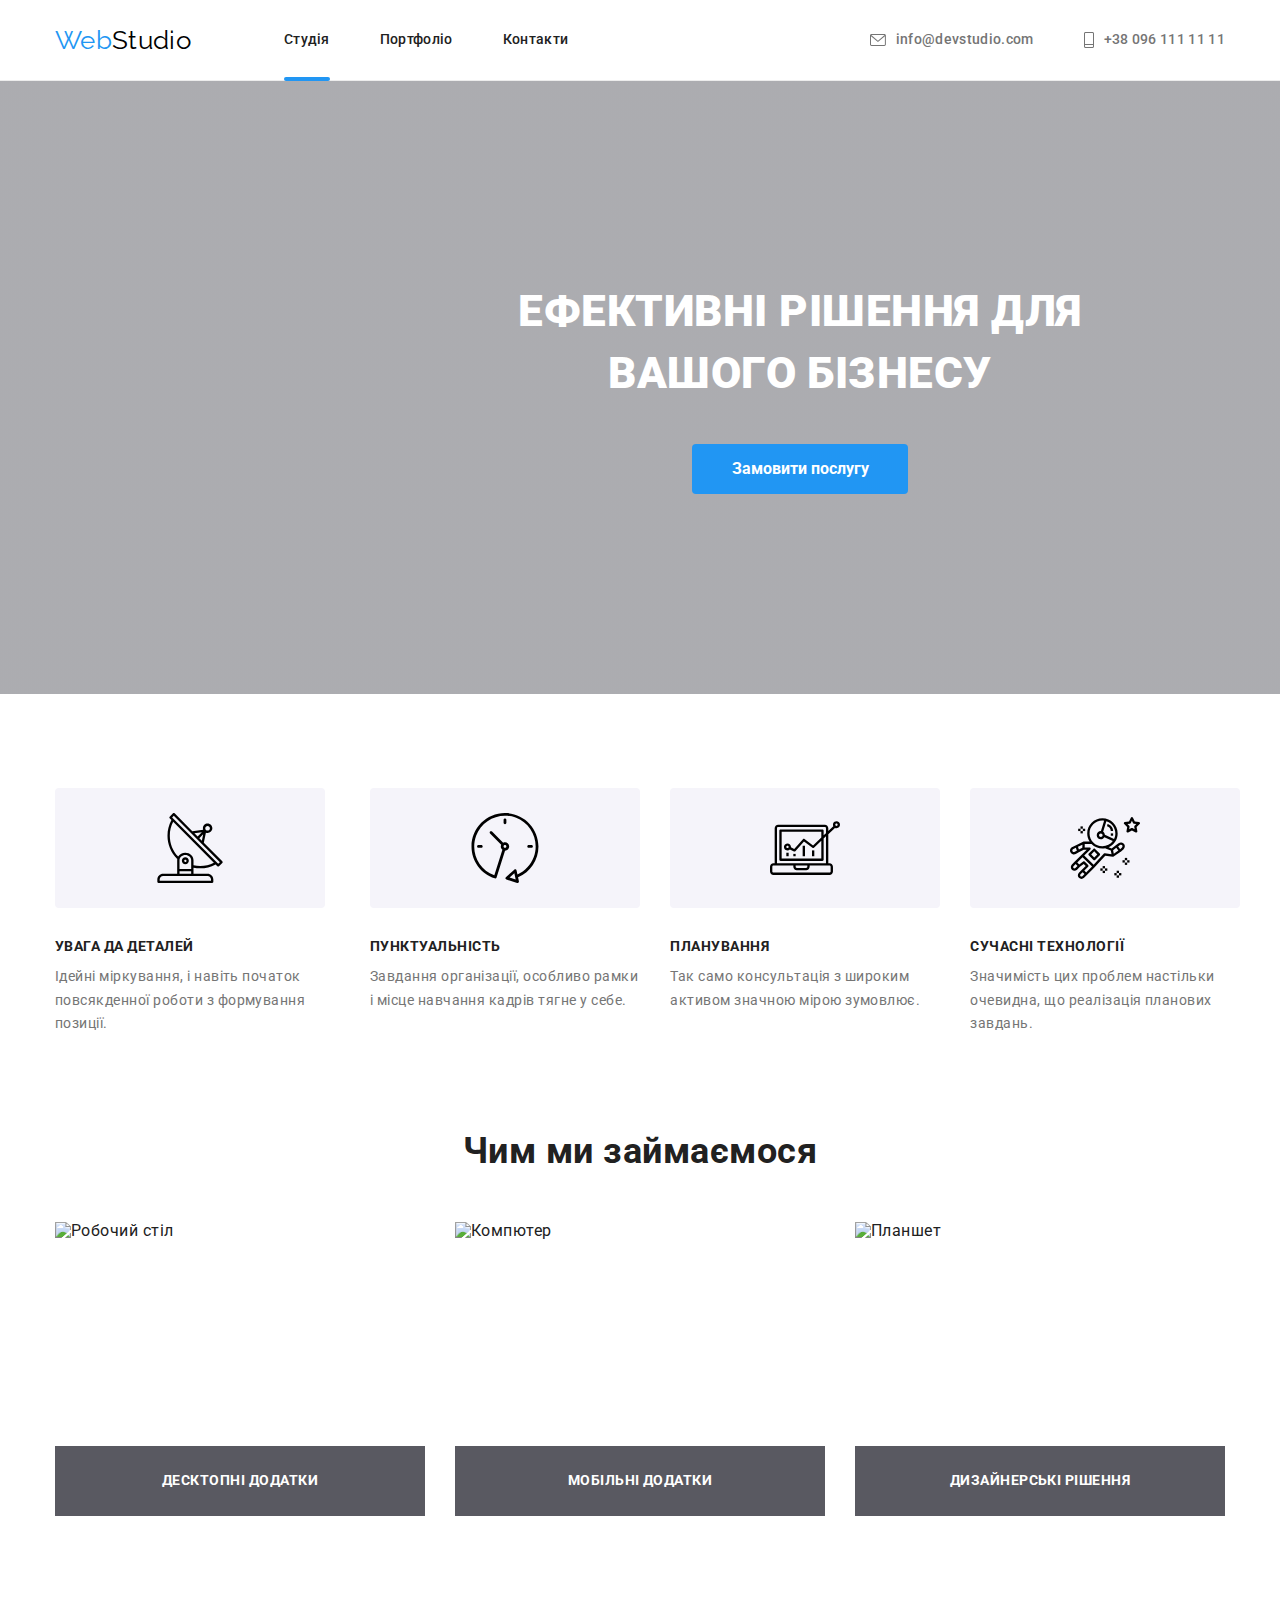
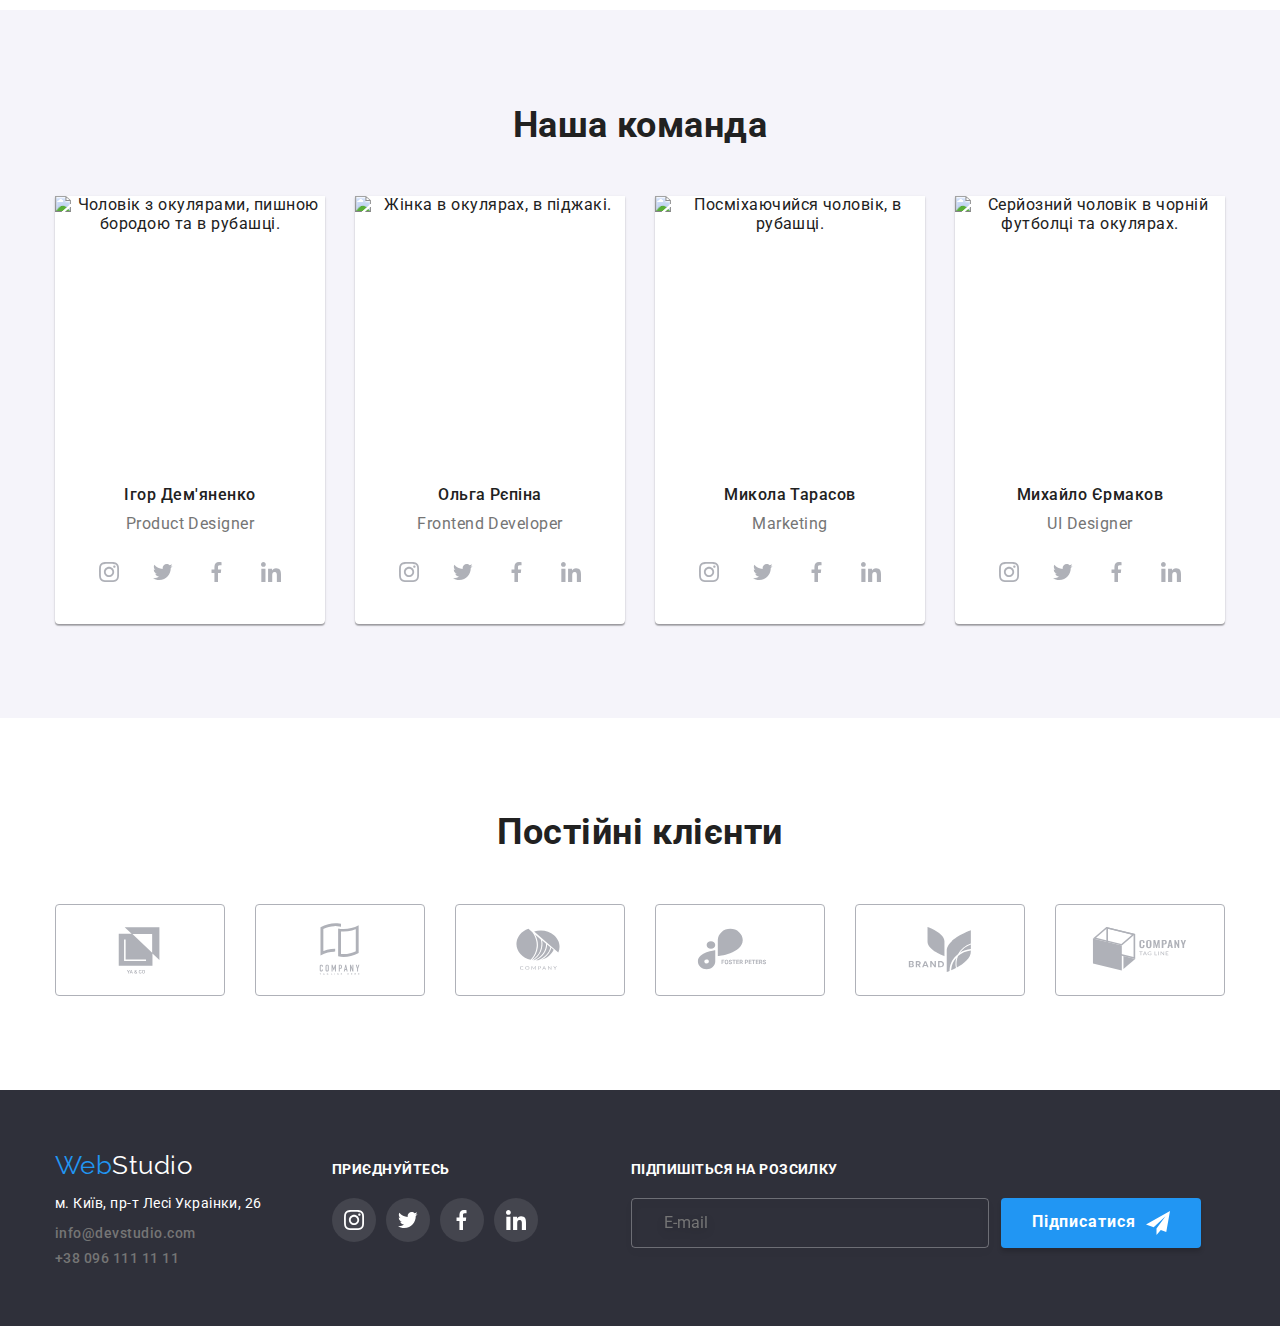
==== index.html @ 6bb7343d "form and footer" ====
<!DOCTYPE html>
<html lang="uk">
  <head>
    <meta charset="UTF-8" />
    <meta http-equiv="X-UA-Compatible" content="IE=edge" />
    <meta name="viewport" content="width=device-width, initial-scale=1.0" />
    <title>Студія</title>
    <link
      href="https://fonts.googleapis.com/css2?family=Raleway:wght@700&family=Roboto:wght@400;500;700;900&display=swap"
      rel="stylesheet"
    />
    <link
      rel="stylesheet"
      href="https://cdnjs.cloudflare.com/ajax/libs/modern-normalize/1.1.0/modern-normalize.min.css"
    />
    <link rel="stylesheet" href="./css/style.css" />
  </head>
  <body>
    <header class="header">
      <div class="conteiner">
        <nav class="nav">
          <a href="./index.html" class="logo">Web<span class="logo-span">Studio</span></a>
          <ul class="nav-links list">
            <li class="item"><a href="./index.html" class=" current link">Студія</a></li>
            <li class="item"><a href="./portfolio.html" class="link">Портфоліо</a></li>
            <li class="item"><a href="#" class="link">Контакти</a></li>
          </ul>
        </nav>
        <ul class="nav-contact list">
          <li class="item">
            <a href="mailto:info@devstudio.com" class="contacts" >
              <svg class="icon-mail">
                <use href="./images/symbol-defs.svg#icon-mail">
              </svg>
              info@devstudio.com
            </a>
          </li>
          <li class="item">
            <a href="tel:+380961111111" class="contacts">
              <svg class="icon-telephone">
                <use href="./images/symbol-defs.svg#icon-telephone">
              </svg>
              +38 096 111 11 11
            </a>
          </li>
        </ul>
      </div>
    </header>
    <main class="main">
      <section class="offer section">
        <div class="offer-conteiner">
          <h1 class="main-title">Ефективні рішення для вашого бізнесу</h1>
          <button type="button" class="btn" data-modal-open>Замовити послугу</button>
        </div>
      </section>
      <section class="features section">
        <div class="conteiner">
          <h2 class="visually-hidden">Наші особливості</h2>
          <ul class="features-list list">
            <li class="item">
              <div class="fetures-icon">
                <svg class="icon-antenna" width="70px" height="70px">
                  <use href="./images/symbol-defs.svg#icon-antenna">
                </svg>
              </div>
              <h3 class="subtitle">Увага да деталей</h3>
              <p class="text">
                Ідейні міркування, і навіть початок повсякденної роботи з формування позиції.
              </p>
            </li>
            <li class="item">
              <div class="fetures-icon">
                <svg class="icon-antenna" width="70px" height="70px">
                  <use href="./images/symbol-defs.svg#icon-clock">
                </svg>
              </div>
              <h3 class="subtitle">Пунктуальність</h3>
              <p class="text">
                Завдання організації, особливо рамки і місце навчання кадрів тягне у себе.
              </p>
            </li>
            <li class="item">
              <div class="fetures-icon">
                <svg class="icon-antenna" width="70px" height="70px">
                  <use href="./images/symbol-defs.svg#icon-diagram">
                </svg>
              </div>
              <h3 class="subtitle">Планування</h3>
              <p class="text">Так само консультація з широким активом значною мірою зумовлює.</p>
            </li>
            <li class="item">
              <div class="fetures-icon">
                <svg class="icon-antenna" width="70px" height="70px">
                  <use href="./images/symbol-defs.svg#icon-astronaut">
                </svg>
              </div>
              <h3 class="subtitle">Сучасні технології</h3>
              <p class="text">
                Значимість цих проблем настільки очевидна, що реалізація планових завдань.
              </p>
            </li>
          </ul>
        </div>
      </section>
      <section class="work section">
        <div class="conteiner">
          <h2 class="work-title">Чим ми займаємося</h2>
          <ul class="work-list list">
            <li class="item">
              <div class="work-img">
                <img src="./images/table.jpg" alt="Робочий стіл" width="370" height="294" />
                <div class="work-subcon">
                  <p class="work-subtitle">Десктопні додатки</p>
                </div>
              </div>
            </li>
            <li class="item">
              <div class="work-img">
                <img src="./images/laptop.jpg" alt="Компютер" width="370" height="294" />
                <div class="work-subcon">
                  <p class="work-subtitle">Мобільні додатки</p>
                </div>
              </div>
            </li>
            <li class="item">
              <div class="work-img">
                <img src="./images/board.jpg" alt="Планшет" width="370" height="294" />
                <div class="work-subcon">
                  <p class="work-subtitle">Дизайнерські рішення</p>
                </div>
              </div>
            </li>
          </ul>
        </div>
      </section>
      <section class="team section">
        <div class="conteiner">
          <h2 class="team-title">Наша команда</h2>
          <ul class="team-list list">
            <li class="item">
              <img
                src="./images/designer.jpg"
                alt="Чоловік з окулярами, пишною бородою та в рубашці."
                width="270"
                height="260"
              />
              <div class="team-conteiner">
                <h3 class="subject">Ігор Дем'яненко</h3>
                <p class="caption">Product Designer</p>
                <ul class="social-list list">
                 <li class="item">
                    <a href="" class="social-link">
                      <Svg class="icon-inatagram" width="20" height="20">
                       <use href="./images/symbol-defs.svg#icon-instagram">
                      </Svg>
                    </a>
                  </li>
                  <li class="item">
                    <a href="" class="social-link" >
                      <Svg class="icon-twitter" width="20" height="20">
                       <use href="./images/symbol-defs.svg#icon-twitter">
                      </Svg>
                    </a>
                  </li>
                  <li class="item">
                    <a href="" class="social-link">
                      <Svg class="icon-facebook" width="20" height="20">
                       <use href="./images/symbol-defs.svg#icon-facebook">
                      </Svg>
                    </a>
                  </li>
                  <li class="item">
                    <a href="" class="social-link" >
                      <Svg class="icon-linkedin" width="20" height="20">
                        <use href="./images/symbol-defs.svg#icon-linkedin">
                      </Svg>
                    </a>
                  </li>
                </ul>
              </div>
            </li>
            <li class="item">
              <img
                src="./images/developer.jpg"
                alt="Жінка в окулярах, в піджакі."
                width="270"
                height="260"
              />
              <div class="team-conteiner">
                <h3 class="subject">Ольга Рєпіна</h3>
                <p class="caption">Frontend Developer</p>
                <ul class="social-list list">
                 <li class="item">
                    <a href="" class="social-link">
                      <Svg class="icon-inatagram" width="20" height="20">
                       <use href="./images/symbol-defs.svg#icon-instagram">
                      </Svg>
                    </a>
                  </li>
                  <li class="item">
                    <a href="" class="social-link" >
                      <Svg class="icon-twitter" width="20" height="20">
                       <use href="./images/symbol-defs.svg#icon-twitter">
                      </Svg>
                    </a>
                  </li>
                  <li class="item">
                    <a href="" class="social-link">
                      <Svg class="icon-facebook" width="20" height="20">
                       <use href="./images/symbol-defs.svg#icon-facebook">
                      </Svg>
                    </a>
                  </li>
                  <li class="item">
                    <a href="" class="social-link" >
                      <Svg class="icon-linkedin" width="20" height="20">
                       <use href="./images/symbol-defs.svg#icon-linkedin">
                      </Svg>
                    </a>
                  </li>
                </ul>
              
              </div>
            </li>
            <li class="item">
              <img
                src="./images/marketing.jpg"
                alt="Посміхаючийся чоловік, в рубашці."
                width="270"
                height="260"
              />
              <div class="team-conteiner">
                <h3 class="subject">Микола Тарасов</h3>
                <p class="caption">Marketing</p>
                <ul class="social-list list">
                 <li class="item">
                    <a href="" class="social-link">
                      <Svg class="icon-inatagram" width="20" height="20">
                       <use href="./images/symbol-defs.svg#icon-instagram">
                      </Svg>
                    </a>
                  </li>
                  <li class="item">
                    <a href="" class="social-link" >
                      <Svg class="icon-twitter" width="20" height="20">
                       <use href="./images/symbol-defs.svg#icon-twitter">
                      </Svg>
                    </a>
                  </li>
                  <li class="item">
                    <a href="" class="social-link">
                      <Svg class="icon-facebook" width="20" height="20">
                       <use href="./images/symbol-defs.svg#icon-facebook">
                      </Svg>
                    </a>
                  </li>
                  <li class="item">
                    <a href="" class="social-link" >
                      <Svg class="icon-linkedin" width="20" height="20">
                       <use href="./images/symbol-defs.svg#icon-linkedin">
                      </Svg>
                    </a>
                  </li>
                </ul>
              </div>
            </li>
            <li class="item">
              <img
                src="./images/ui_designer.jpg"
                alt="Серйозний чоловік в чорній футболці та окулярах."
                width="270"
                height="260"
              />
              <div class="team-conteiner">
                <h3 class="subject">Михайло Єрмаков</h3>
                <p class="caption">UI Designer</p>
                <ul class="social-list list">
                 <li class="item">
                    <a href="" class="social-link">
                      <Svg class="icon-inatagram" width="20" height="20">
                       <use href="./images/symbol-defs.svg#icon-instagram">
                      </Svg>
                    </a>
                  </li>
                  <li class="item">
                    <a href="" class="social-link" >
                      <Svg class="icon-twitter" width="20" height="20">
                       <use href="./images/symbol-defs.svg#icon-twitter">
                      </Svg>
                    </a>
                  </li>
                  <li class="item">
                    <a href="" class="social-link">
                      <Svg class="icon-facebook" width="20" height="20">
                       <use href="./images/symbol-defs.svg#icon-facebook">
                      </Svg>
                    </a>
                  </li>
                  <li class="item">
                    <a href="" class="social-link" >
                      <Svg class="icon-linkedin" width="20" height="20">
                       <use href="./images/symbol-defs.svg#icon-linkedin">
                      </Svg>
                    </a>
                  </li>
                </ul>
              </div>
            </li>
          </ul>
        </div>
              
        
      </section>
      <section class="partners section">
        <div class="conteiner">
          <h2 class="partner-title">Постійні клієнти</h2>
          <ul class="partner-list list">
            <li class="item">
              <a href="" class="partner-link">
                <svg class="icon-yaco" width="106" height="60">
                  <use href="./images/symbol-defs.svg#icon-yaco">
                </svg>
              </a>
            </li>
            <li class="item">
              <a href="" class="partner-link">
                <svg class="icon-yaco" width="106" height="60">
                  <use href="./images/symbol-defs.svg#icon-company">
                </svg>
              </a>
            </li>
            <li class="item">
              <a href="" class="partner-link">
                <svg class="icon-yaco" width="106" height="60">
                  <use href="./images/symbol-defs.svg#icon-circle">
                </svg>
              </a>
            </li>
            <li class="item">
              <a href="" class="partner-link">
                <svg class="icon-yaco" width="106" height="60">
                  <use href="./images/symbol-defs.svg#icon-foster">
                </svg>
              </a>
            </li>
            <li class="item">
              <a href="" class="partner-link">
                <svg class="icon-yaco" width="106" height="60">
                  <use href="./images/symbol-defs.svg#icon-brand">
                </svg>
              </a>
            </li>
            <li class="item">
              <a href="" class="partner-link">
                <svg class="icon-yaco" width="106" height="60">
                  <use href="./images/symbol-defs.svg#icon-tag">
                </svg>
              </a>
            </li>
          </ul>
        </div>
      </section>
      <div class="backdrop is-hidden" data-modal>
        <div class="modal">
          <div class="close">
            <button type="button" class="btn-close " data-modal-close>
              <svg width="11" height="11">
                <use href="./images/symbol-defs.svg#icon-close">
              </svg>
            </button>
          </div>
          <p class="modal-title">Залиште свої дані, ми вам передзвонимо</p>
          <form>
            <label  class="form-field">
              <span class="word">Ім'я</span>
              <input type="text" name="first-name" class="form-input">
              <svg class="icon-man" width="12" height="12">
                <use href="/images/symbol-defs.svg#icon-man">
              </svg>
            </label>
            <label  class="form-field">
              <span class="word">Телефон</span>
              <input type="text" name="telephone" class="form-input">
              <svg class="icon-tel" width="12" height="12">
                <use href="/images/symbol-defs.svg#icon-tel">
              </svg>
            </label>
            <label  class="form-field">
              <span class="word">Пошта</span>
              <input type="text" name="mail" class="form-input">
              <svg class="icon-mailto" width="12" height="12">
                <use href="/images/symbol-defs.svg#icon-mailto">
              </svg>
            </label>
            <label  class="form-field">
              <span class="word">Коментар</span>
              <textarea name="comment" class="comment-input" placeholder="Введіть текст"></textarea>
            </label>
            <label class="form-field form-checkbox">
              <input type="checkbox" class="input-checkbox" name="policy">
              <span class="icon-span"></span>
              <span class="policy">Погоджуюся з розсилкою та приймаю <a href="#" class="form-link">Умови договору</a></span> 
            </label>
            <div class="modal-submit">
              <button type="submit" class="btn-modal">Відправити</button>
            </div>
          </form>
        </div>
      </div> 
    </main>
    <footer class="footer">
      <div class="footer-conteiner conteiner">
        <div class="first-footer">
          <a href="./index.html" class="footer-logo">Web<span class="footer-span">Studio</span></a>
          <address class="info">
            <ul class="footer-list list">
              <li class="item">
                <a
                  href="https://goo.gl/maps/CPtrU1FHBa2aNyZL9"
                  target="_blank"
                  rel="noopener noreferrer nofollow"
                  class="google-map"
                  >м. Київ, пр-т Лесі Украінки, 26</a
                >
              </li>
              <li class="item">
                <a href="mailto:info@devstudio.com" class="contacts">info@devstudio.com</a>
              </li>
              <li class="item"><a href="tel:+380961111111" class="contacts">+38 096 111 11 11</a></li>
            </ul>
          </address>
        </div>
        <div class="social-footer">
          <p class="social-title">Приєднуйтесь</p>
          <ul class="social-footer-list list">
            <li class="item">
              <a href="" class="footer-link">
                <Svg class="footer-inatagram" width="20" height="20">
                  <use href="./images/symbol-defs.svg#icon-instagram">
                </Svg>
              </a>
            </li>
            <li class="item">
              <a href="" class="footer-link">
                <Svg class="footer-twitter" width="20" height="20">
                  <use href="./images/symbol-defs.svg#icon-twitter" >
                </Svg>
              </a>
            </li>
            <li class="item">
              <a href="" class="footer-link">
                <Svg class="footer-facebook" width="20" height="20">
                  <use href="./images/symbol-defs.svg#icon-facebook">
                </Svg>
              </a>
            </li>
            <li class="item">
              <a href="" class="footer-link" >
                <Svg class="footer-linkedin" width="20" height="20">
                  <use href="./images/symbol-defs.svg#icon-linkedin">
                </Svg>
              </a>
            </li>
          </ul>
        </div>
        <div class="mailing-list">
          <p class="mailing-title">Підпишіться на розсилку</p>
          <form class="form-mailing">
            <label>
              <input type="text" name="mailing" placeholder="E-mail" class="mailing">
            </label>
            <button type="submit" class="footer-btn">
              Підписатися
              <svg class="icon-send" width="24" height="24">
                <use href="./images/symbol-defs.svg#icon-send">
              </svg>
            </button>
            
          </form>
        </div>
      </div>
    </footer>
    <script src="./js/modal.js"></script> 
  </body>
</html>
---- css/style.css ----
:root {
  --second-color: #2196f3;
  --paragraph-color: #757575;
  --background-color: #2f303a;
  --background-team-color: #2f303a;
  --background-portfolio-color: #f5f4fa;
  --background-portfolio-main-color: #f5f5f5;
  --white-color: #ffffff;
  --black-color: #000000;
  --main-color: #212121;
  --border-color: #ececec;
  --bnt-hover-color: #188ce8;
  --icon-main-color: #afb1b8;
  --footer-icon-color: #44454e;

  --main-line-height: 1.17;
}
body {
  font-family: 'Roboto', sans-serif;
  color: var(--main-color);
  letter-spacing: 0.03em;
  background-color: var(--white-color);
  overflow-x: hidden;
}
.list {
  list-style: none;
}
.visually-hidden {
  position: absolute;
  white-space: nowrap;
  width: 1px;
  height: 1px;
  overflow: hidden;
  border: 0;
  padding: 0;
  clip: rect(0 0 0 0);
  clip-path: inset(50%);
  margin: -1px;
}
.conteiner {
  width: 1200px;
  padding-left: 15px;
  padding-right: 15px;
  margin-left: auto;
  margin-right: auto;
}
h1,
h2,
h3,
h4,
h5,
h6,
p,
ul {
  margin: 0;
  padding: 0;
}

.section {
  padding-top: 94px;
  padding-bottom: 94px;
}
img {
  display: block;
  max-width: 100%;
  height: auto;
}
/*Header */
.header {
  letter-spacing: 0.02em;
  border-bottom: 1px solid var(--border-color);
}
.logo {
  font-family: 'Raleway', sans-serif;
  color: var(--second-color);
  font-size: 26px;
  line-height: 1.2;
  text-decoration: none;

  padding-top: 25px;
  padding-bottom: 24px;
  margin-right: 93px;
}
.logo-span {
  color: var(--black-color);
}
.nav,
.nav-contact {
  line-height: 1.14;
}

.nav {
  display: flex;
  align-items: center;
}
.nav-links {
  display: flex;
  margin-right: -32px;
}

.nav-links .item,
.nav-contact .item {
  margin-right: 50px;
}
.nav-links .item:last-child,
.nav-contact .item:last-child {
  margin-right: 0;
}

.nav-links .link,
.nav-contacts .contacts {
  padding-top: 32px;
  padding-bottom: 32px;
}
.nav-contact {
  display: flex;
  margin-left: auto;
}

.header .conteiner {
  display: flex;
  align-items: center;
}

.link {
  position: relative;
  color: inherit;
  font-weight: 500;
  font-size: 14px;
  text-decoration: none;
  display: inline-block;

  transition: color 250ms cubic-bezier(0.4, 0, 0.2, 1), fill 250ms cubic-bezier(0.4, 0, 0.2, 1);
}
.link.current::after {
  display: block;
  content: '';
  position: absolute;
  left: 0;
  bottom: -1.2px;
  width: 100%;
  height: 4px;
  border-radius: 2px;
  background-color: var(--second-color);
}
.contacts {
  display: flex;
  align-items: center;
  color: var(--paragraph-color);
  font-weight: 500;
  font-size: 14px;
  text-decoration: none;

  transition: color 250ms cubic-bezier(0.4, 0, 0.2, 1), fill 250ms cubic-bezier(0.4, 0, 0.2, 1);
}
.icon-mail {
  fill: currentColor;
  width: 16px;
  height: 12px;
  margin-right: 10px;
}
.icon-telephone {
  fill: currentColor;
  width: 10px;
  height: 16px;
  margin-right: 10px;
}
.link:hover,
.link:focus,
.contacts:hover,
.contacts:focus {
  color: var(--second-color);
}
.contacts:hover .icon-mail,
.contacts:hover .icon-telephone,
.contacts:focus .icon-telephone,
.contacts:focus .icon-mail {
  fill: currentColor;
}
/*Header end*/

/*Main*/
.offer,
.footer {
  background-color: var(--background-color);
}
.offer {
  text-align: center;
  padding-top: 200px;
  padding-bottom: 200px;
  background: linear-gradient(to right, rgba(47, 48, 58, 0.4), rgba(47, 48, 58, 0.4)),
    url(../images/hero.jpg);
  width: 100%;
  background-size: cover;
}
.offer-conteiner {
  width: 1600px;
  margin-right: auto;
  margin-left: auto;
}
.main-title {
  color: var(--white-color);
  font-weight: 900;
  font-size: 44px;
  line-height: 1.4;
  width: 696px;

  margin-left: auto;
  margin-right: auto;

  text-transform: uppercase;
}
.btn {
  width: 216px;
  height: 50px;
  font-family: inherit;
  color: var(--white-color);
  background-color: var(--second-color);
  cursor: pointer;
  font-weight: 700;
  font-size: 16px;
  line-height: 1.9;

  border-radius: 4px;
  border-color: transparent;

  margin-top: 40px;

  transition: background-color 250ms cubic-bezier(0.4, 0, 0.2, 1);
}
.btn:hover,
.btn:focus {
  background-color: var(--bnt-hover-color);
}
.features-list {
  display: flex;
  margin-right: -30px;
}
.features-list .item {
  width: calc(100% / 4 - 30);
  margin-right: 30px;
}
.features-list .item:last-child {
  margin-right: 0;
}
.fetures-icon {
  display: flex;
  align-items: center;
  justify-content: center;
  width: 270px;
  height: 120px;
  background: var(--background-portfolio-color);
  border-radius: 4px;
}
.text {
  color: var(--paragraph-color);
  font-size: 14px;
  line-height: 1.7;

  margin-top: 10px;
}
.subtitle {
  font-weight: 700;
  font-size: 14px;
  line-height: var(--main-line-height);
  text-transform: uppercase;
  margin-top: 30px;
}
.work {
  padding-top: 0;
}
.work-list {
  display: flex;
  margin-top: 50px;
  margin-right: -30px;
}
.work-list .item {
  margin-right: 30px;
}
.work-list .item:last-child {
  margin-right: 0;
}
.work-img {
  width: 370px;
  height: 294px;
  position: relative;
}
.work-subcon {
  width: 100%;
  height: 70px;

  position: absolute;
  left: 50%;
  bottom: 0;
  transform: translateX(-50%);

  background-color: rgba(47, 48, 58, 0.8);

  display: flex;
  align-items: center;
  justify-content: center;
}
.work-subtitle {
  color: var(--white-color);
  font-weight: 700;
  font-size: 14px;
  line-height: 1.14;
  text-transform: uppercase;

  text-align: center;
}
.team-list {
  display: flex;
  margin-top: 50px;
  margin-right: -30px;
}
.team-list .item {
  text-align: center;
  border-color: transparent;
  border-radius: 0px 0px 4px 4px;

  margin-right: 30px;
  box-shadow: 0px 1px 3px rgba(0, 0, 0, 0.12), 0px 1px 1px rgba(0, 0, 0, 0.14),
    0px 2px 1px rgba(0, 0, 0, 0.2);
}
.team-list .item:last-child {
  margin-right: 0;
}
.team {
  background-color: var(--background-portfolio-color);
}
.team-list .item {
  background-color: var(--white-color);
}

.team-conteiner {
  padding: 30px;
}
.team-title,
.work-title {
  font-weight: 700;
  font-size: 36px;
  text-align: center;
  line-height: var(--main-line-height);
}
.subject {
  font-weight: 500;
  font-size: 16px;
  line-height: var(--main-line-height);
  text-align: center;

  margin-bottom: 10px;
}
.caption {
  color: var(--paragraph-color);
  font-size: 16px;
  line-height: var(--main-line-height);
  text-align: center;
  margin-bottom: 16px;
}

/* Social media */
.social-list {
  display: flex;
  justify-content: center;
}
.social-list .item {
  box-shadow: none;
  border-radius: 0px;

  margin-right: 10px;
}
.social-list .item:last-child {
  margin-right: 0;
}
.social-link {
  display: flex;
  align-items: center;
  justify-content: center;
  width: 44px;
  height: 44px;
  color: var(--icon-main-color);
  fill: currentColor;

  border-radius: 50%;

  transition: color 250ms cubic-bezier(0.4, 0, 0.2, 1), fill 250ms cubic-bezier(0.4, 0, 0.2, 1),
    background-color 250ms cubic-bezier(0.4, 0, 0.2, 1);
}
.social-link:hover {
  background-color: var(--second-color);
  color: var(--white-color);
  fill: currentColor;
}
.social-link:focus {
  background-color: var(--second-color);
  color: var(--white-color);
  fill: currentColor;
}
.partner-title {
  font-weight: 700;
  font-size: 36px;
  line-height: 1.16;
  text-align: center;
  margin-bottom: 50px;
}
.partner-list {
  display: flex;
}
.partner-list .item {
  margin-right: 30px;
}
.partner-list .item:last-child {
  margin-right: 0;
}
.partner-link {
  width: 170px;
  height: 92px;

  border: 1px solid var(--icon-main-color);
  border-radius: 4px;
  display: flex;
  align-items: center;
  justify-content: center;

  color: var(--icon-main-color);
  fill: currentColor;

  transition: color 250ms cubic-bezier(0.4, 0, 0.2, 1), fill 250ms cubic-bezier(0.4, 0, 0.2, 1),
    border-color 250ms cubic-bezier(0.4, 0, 0.2, 1);
}
.partner-link:hover,
.partner-link:focus {
  border-color: var(--second-color);
  color: var(--second-color);
  fill: currentColor;
}
.backdrop {
  position: fixed;
  top: 0;
  left: 0;

  width: 100%;
  height: 100%;
  background-color: rgba(0, 0, 0, 0.2);

  opacity: 1;
  transition: opacity 250ms cubic-bezier(0.4, 0, 0.2, 1);
}
.backdrop.is-hidden {
  opacity: 0;
  pointer-events: none;
}
.backdrop.is-hidden .modal {
  transform: scale(1.1) translate(-50%, -50%);
}
.modal {
  position: absolute;
  width: 528px;
  height: 581px;
  background-color: var(--white-color);

  top: 50%;
  left: 50%;
  transform: translate(-50%, -50%) scale(1);

  transition: transform 250ms cubic-bezier(0.4, 0, 0.2, 1);
}
.close {
  text-align: end;
}
.btn-close {
  width: 30px;
  height: 30px;

  cursor: pointer;

  border: 1px solid rgba(0, 0, 0, 0.1);
  border-radius: 50%;

  margin-top: 8px;
  margin-right: 8px;
}
.modal-title {
  text-align: center;
  font-weight: 700;
  font-size: 20px;
  line-height: 1.15;
  color: var(--main-color);
  margin-bottom: 12px;
}
.form-field {
  display: inline-block;
  position: relative;
  padding-right: 40px;
  padding-left: 40px;
  margin-bottom: 10px;
}
.word {
  font-size: 12px;
  line-height: 1.16;
  color: var(--paragraph-color);
  display: block;
}
.form-input {
  display: block;
  height: 40px;
  width: 448px;
  border: 1px solid rgba(33, 33, 33, 0.2);
  border-radius: 4px;
  padding-left: 42px;
  margin-top: 4px;
}
.icon-man,
.icon-mailto,
.icon-tel {
  position: absolute;
  left: 54px;
  top: 65%;
  transform: translateY(-50%);
}
.form-input:focus-within {
  outline: none;
  border-color: var(--second-color);
}
.form-input:focus-within + .icon-man,
.form-input:focus-within + .icon-tel,
.form-input:focus-within + .icon-mailto {
  fill: var(--second-color);
}
.comment-input {
  height: 120px;
  width: 448px;
  border: 1px solid rgba(33, 33, 33, 0.2);
  border-radius: 4px;
  resize: none;
  padding: 12px 16px;
  margin-bottom: 20px;
}
.comment-input::placeholder {
  font-size: 12px;
  line-height: 1.16;
  letter-spacing: 0.01em;

  color: rgba(117, 117, 117, 0.5);
}
.comment-input:focus-within {
  outline: none;
  border-color: var(--second-color);
}
.form-checkbox {
  display: flex;
  align-items: center;
  justify-content: center;
  position: relative;

  margin-bottom: 30px;
}
.input-checkbox {
  appearance: none;
  position: absolute;
}
.icon-span {
  width: 16px;
  height: 15px;
  background-image: url(../images/icon-frame.svg);
}
.policy {
  font-size: 14px;
  line-height: 1.7;
  color: var(--paragraph-color);
  margin-left: 9px;
}
.form-link {
  color: var(--second-color);
}
.input-checkbox:checked + .icon-span {
  background-image: url(../images/icon-check.svg);
}
.modal-submit {
  display: flex;
  align-items: center;
  justify-content: center;
}
.btn-modal {
  cursor: pointer;
  text-align: center;

  width: 200px;
  height: 50px;

  background: var(--second-color);
  box-shadow: 0px 4px 4px rgba(0, 0, 0, 0.15);
  border-radius: 4px;
  border: 2px solid transparent;

  font-weight: 700;
  font-size: 16px;
  line-height: 1.8;
  letter-spacing: 0.06em;
  color: #ffffff;
}
/*Main end*/

/*Footer*/
.footer {
  padding-top: 60px;
  padding-bottom: 60px;
}
.info {
  font-style: normal;
  margin-top: 20px;
}
.first-footer {
  margin-right: 70px;
}
.footer-conteiner {
  display: flex;
  align-items: baseline;
}
.footer-logo {
  font-family: 'Raleway', sans-serif;
  color: var(--second-color);
  font-size: 26px;
  line-height: 1.2;
  text-decoration: none;

  display: block;
}

.footer-span {
  color: var(--white-color);
}
.footer-list .item {
  margin-top: 9px;
}

.footer-list .item:first-child {
  margin-top: 0;
}
.footer-list {
  margin-top: -9px;
}
.google-map {
  font-size: 14px;
  line-height: 1.7;
  color: var(--white-color);
  text-decoration: none;
}
.social-title {
  text-transform: uppercase;
  color: var(--white-color);
  text-align: start;
  font-weight: 700;
  font-size: 14px;
  line-height: 1.14;

  margin-bottom: 20px;
}
.social-footer-list {
  display: flex;
}

.social-footer-list .item {
  margin-right: 10px;
}

.social-footer-list .item:last-child {
  margin-right: 0;
}

.footer-link {
  display: flex;
  align-items: center;
  justify-content: center;
  width: 44px;
  height: 44px;
  background-color: var(--footer-icon-color);
  color: var(--white-color);
  fill: currentColor;

  border-radius: 50%;

  transition: background-color 250ms cubic-bezier(0.4, 0, 0.2, 1);
}

.footer-link:hover,
.footer-link:focus {
  background-color: var(--second-color);
}
.mailing-list {
  margin-left: 93px;
}
.form-mailing {
  display: flex;
}
.mailing {
  border: 1px solid rgba(255, 255, 255, 0.3);
  filter: drop-shadow(0px 4px 4px rgba(0, 0, 0, 0.15));
  border-radius: 4px;

  background-color: transparent;

  width: 358px;
  height: 50px;

  margin-right: 12px;
  padding-left: 16px;
}
.mailing::placeholder {
  padding-left: 16px;
}
.mailing-title {
  font-weight: 700;
  font-size: 14px;
  line-height: 1.14;
  text-transform: uppercase;

  color: #ffffff;

  margin-bottom: 20px;
}
.footer-btn {
  cursor: pointer;

  display: flex;
  justify-content: center;
  align-items: center;

  width: 200px;
  height: 50px;

  background: var(--second-color);
  box-shadow: 0px 4px 4px rgba(0, 0, 0, 0.15);
  border-radius: 4px;
  border: 2px solid transparent;

  font-weight: 700;
  font-size: 16px;
  line-height: 1.8;
  letter-spacing: 0.06em;
  color: var(--white-color);
}
.icon-send {
  color: var(--white-color);
  fill: currentColor;
  margin-left: 10px;
}
/* Footer end */

/*Portfolio*/
.buttons {
  display: flex;
  justify-content: center;
  margin-bottom: 56px;
  margin-right: -8px;
}
.buttons .item {
  margin-right: 8px;
}
.buttons .item:last-child {
  margin-right: 0;
}
.button {
  cursor: pointer;
  color: var(--main-color);
  background-color: var(--background-portfolio-color);

  border-radius: 4px;
  border-color: transparent;

  font-family: inherit;
  font-size: 16px;
  line-height: 1.6;
  font-weight: 500;

  padding-top: 6px;
  padding-bottom: 6px;
  padding-left: 22px;
  padding-right: 22px;
  transition: color 250ms cubic-bezier(0.4, 0, 0.2, 1),
    box-shadow 250ms cubic-bezier(0.4, 0, 0.2, 1),
    background-color 250ms cubic-bezier(0.4, 0, 0.2, 1);
}
.button:hover,
.button:focus {
  color: var(--white-color);
  background-color: var(--second-color);

  box-shadow: 0px 3px 1px rgba(0, 0, 0, 0.1), 0px 1px 2px rgba(0, 0, 0, 0.08),
    0px 2px 2px rgba(0, 0, 0, 0.12);
}

/*Title*/
.gallery-title {
  font-weight: 700;
  font-size: 18px;
  line-height: 2;
  letter-spacing: 0.06em;
}

/*Subtitle*/
.gallery-subtitle {
  font-size: 16px;
  line-height: 1.8;
  color: var(--paragraph-color);

  margin-top: 4px;
}

.reference {
  text-decoration: none;
  color: inherit;
  display: inline-block;
  transition: box-shadow 250ms cubic-bezier(0.4, 0, 0.2, 1);
  overflow: hidden;
}

.overlay {
  position: relative;
}
.overlay::before {
  content: '';
  position: absolute;
  display: inline-block;

  transform: translateY(100%);

  width: 100%;
  height: 100%;

  background-color: rgba(33, 150, 243, 0.9);
  transition: transform 250ms cubic-bezier(0.4, 0, 0.2, 1),
    opacity 250ms cubic-bezier(0.4, 0, 0.2, 1);
  opacity: 0;
}
.paragraph {
  position: absolute;
  top: 50%;
  left: 50%;

  font-size: 18px;
  line-height: 1.5;
  color: var(--white-color);
  width: 322px;
  height: 168px;

  transform: translate(-50%, -50%) translateY(150%);
  transition: transform 250ms cubic-bezier(0.4, 0, 0.2, 1), fill 250ms cubic-bezier(0.4, 0, 0.2, 1);

  opacity: 0;
}
.reference:hover .overlay::before,
.reference:focus .overlay::before {
  transform: translateY(0);
  opacity: 1;
}
.reference:hover .paragraph,
.reference:focus .paragraph {
  transform: translate(-50%, -50%) translateY(0);
  opacity: 1;
}
.gallery-conteiner {
  padding-top: 20px;
  padding-left: 24px;
  padding-right: 24px;
  padding-bottom: 20px;

  border-bottom: 1px solid #eeeeee;
  border-left: 1px solid #eeeeee;
  border-right: 1px solid #eeeeee;
}
.gallery-list {
  display: flex;
  flex-wrap: wrap;
  margin-right: -30px;
  margin-bottom: -30px;
}
.gallery-list .item {
  width: 370px;
  margin-right: 30px;
  margin-bottom: 30px;
}
.gallery-list .reference:hover {
  box-shadow: 0px 1px 1px rgba(0, 0, 0, 0.12), 0px 4px 4px rgba(0, 0, 0, 0.06),
    1px 4px 6px rgba(0, 0, 0, 0.16);
}
.gallery-list .reference:focus {
  box-shadow: 0px 1px 1px rgba(0, 0, 0, 0.12), 0px 4px 4px rgba(0, 0, 0, 0.06),
    1px 4px 6px rgba(0, 0, 0, 0.16);
}
/*Portfolio end*/
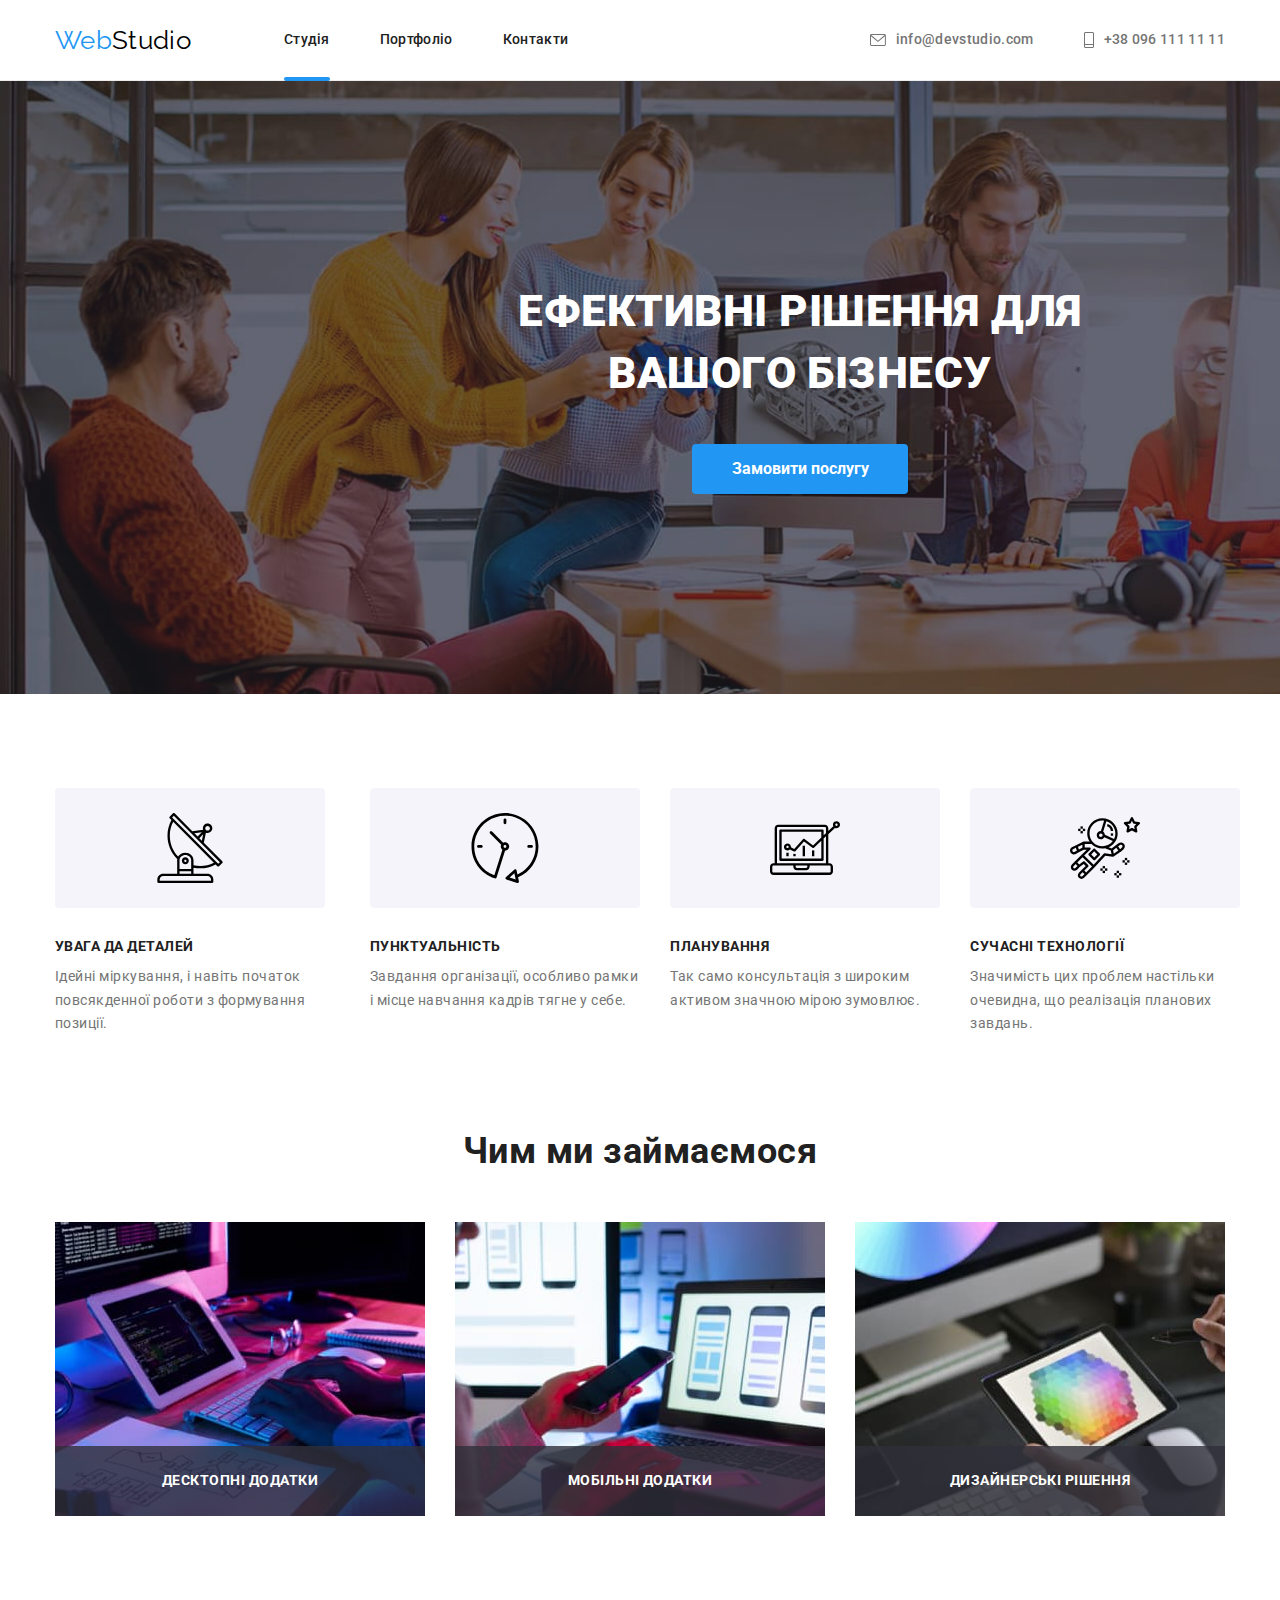
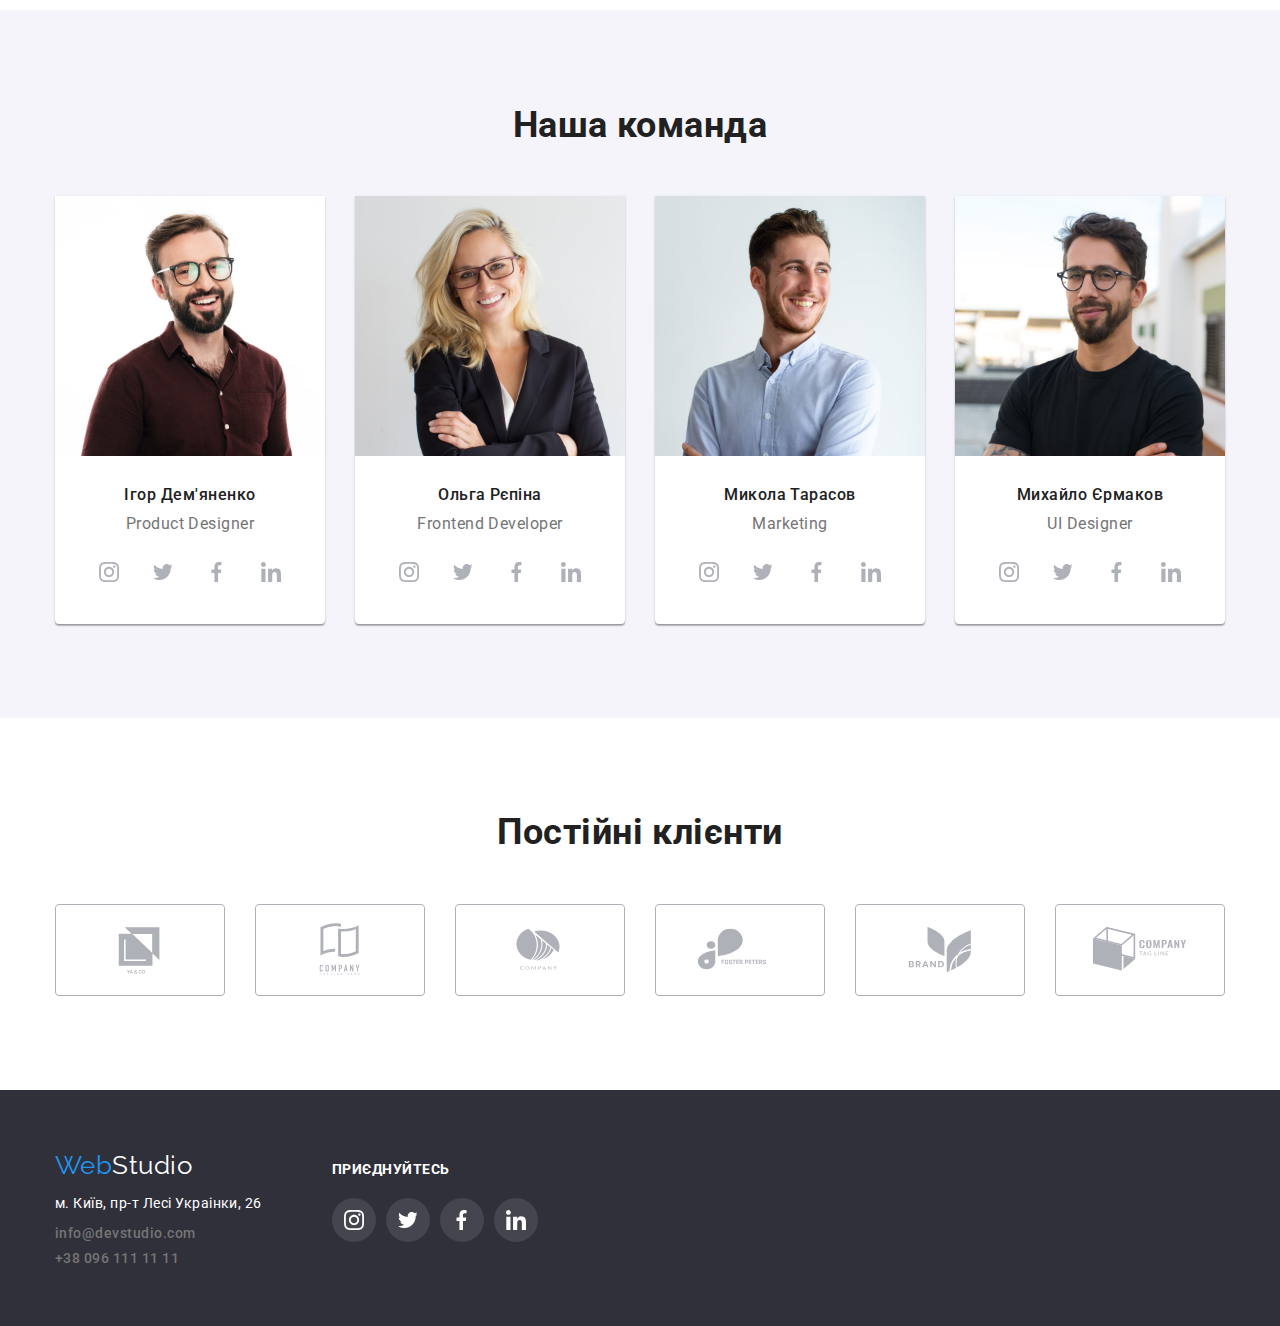
==== commit ae194f39: "Initial commit" ====
--- a/index.html
+++ b/index.html
@@ -362,49 +362,11 @@
       </section>
       <div class="backdrop is-hidden" data-modal>
         <div class="modal">
-          <div class="close">
-            <button type="button" class="btn-close " data-modal-close>
-              <svg width="11" height="11">
-                <use href="./images/symbol-defs.svg#icon-close">
-              </svg>
-            </button>
-          </div>
-          <p class="modal-title">Залиште свої дані, ми вам передзвонимо</p>
-          <form>
-            <label  class="form-field">
-              <span class="word">Ім'я</span>
-              <input type="text" name="first-name" class="form-input">
-              <svg class="icon-man" width="12" height="12">
-                <use href="/images/symbol-defs.svg#icon-man">
-              </svg>
-            </label>
-            <label  class="form-field">
-              <span class="word">Телефон</span>
-              <input type="text" name="telephone" class="form-input">
-              <svg class="icon-tel" width="12" height="12">
-                <use href="/images/symbol-defs.svg#icon-tel">
-              </svg>
-            </label>
-            <label  class="form-field">
-              <span class="word">Пошта</span>
-              <input type="text" name="mail" class="form-input">
-              <svg class="icon-mailto" width="12" height="12">
-                <use href="/images/symbol-defs.svg#icon-mailto">
-              </svg>
-            </label>
-            <label  class="form-field">
-              <span class="word">Коментар</span>
-              <textarea name="comment" class="comment-input" placeholder="Введіть текст"></textarea>
-            </label>
-            <label class="form-field form-checkbox">
-              <input type="checkbox" class="input-checkbox" name="policy">
-              <span class="icon-span"></span>
-              <span class="policy">Погоджуюся з розсилкою та приймаю <a href="#" class="form-link">Умови договору</a></span> 
-            </label>
-            <div class="modal-submit">
-              <button type="submit" class="btn-modal">Відправити</button>
-            </div>
-          </form>
+          <button type="button" class="btn-close " data-modal-close>
+            <svg width="11" height="11">
+              <use href="./images/symbol-defs.svg#icon-close">
+            </svg>
+          </button>
         </div>
       </div> 
     </main>
@@ -463,21 +425,6 @@
             </li>
           </ul>
         </div>
-        <div class="mailing-list">
-          <p class="mailing-title">Підпишіться на розсилку</p>
-          <form class="form-mailing">
-            <label>
-              <input type="text" name="mailing" placeholder="E-mail" class="mailing">
-            </label>
-            <button type="submit" class="footer-btn">
-              Підписатися
-              <svg class="icon-send" width="24" height="24">
-                <use href="./images/symbol-defs.svg#icon-send">
-              </svg>
-            </button>
-            
-          </form>
-        </div>
       </div>
     </footer>
     <script src="./js/modal.js"></script> 
--- a/css/style.css
+++ b/css/style.css
@@ -190,7 +190,7 @@
   padding-bottom: 200px;
   background: linear-gradient(to right, rgba(47, 48, 58, 0.4), rgba(47, 48, 58, 0.4)),
     url(../images/hero.jpg);
-  width: 100%;
+  width: 1600px;
   background-size: cover;
 }
 .offer-conteiner {
@@ -465,8 +465,7 @@
   transform: translate(-50%, -50%) scale(1);
 
   transition: transform 250ms cubic-bezier(0.4, 0, 0.2, 1);
-}
-.close {
+
   text-align: end;
 }
 .btn-close {
@@ -480,125 +479,6 @@
 
   margin-top: 8px;
   margin-right: 8px;
-}
-.modal-title {
-  text-align: center;
-  font-weight: 700;
-  font-size: 20px;
-  line-height: 1.15;
-  color: var(--main-color);
-  margin-bottom: 12px;
-}
-.form-field {
-  display: inline-block;
-  position: relative;
-  padding-right: 40px;
-  padding-left: 40px;
-  margin-bottom: 10px;
-}
-.word {
-  font-size: 12px;
-  line-height: 1.16;
-  color: var(--paragraph-color);
-  display: block;
-}
-.form-input {
-  display: block;
-  height: 40px;
-  width: 448px;
-  border: 1px solid rgba(33, 33, 33, 0.2);
-  border-radius: 4px;
-  padding-left: 42px;
-  margin-top: 4px;
-}
-.icon-man,
-.icon-mailto,
-.icon-tel {
-  position: absolute;
-  left: 54px;
-  top: 65%;
-  transform: translateY(-50%);
-}
-.form-input:focus-within {
-  outline: none;
-  border-color: var(--second-color);
-}
-.form-input:focus-within + .icon-man,
-.form-input:focus-within + .icon-tel,
-.form-input:focus-within + .icon-mailto {
-  fill: var(--second-color);
-}
-.comment-input {
-  height: 120px;
-  width: 448px;
-  border: 1px solid rgba(33, 33, 33, 0.2);
-  border-radius: 4px;
-  resize: none;
-  padding: 12px 16px;
-  margin-bottom: 20px;
-}
-.comment-input::placeholder {
-  font-size: 12px;
-  line-height: 1.16;
-  letter-spacing: 0.01em;
-
-  color: rgba(117, 117, 117, 0.5);
-}
-.comment-input:focus-within {
-  outline: none;
-  border-color: var(--second-color);
-}
-.form-checkbox {
-  display: flex;
-  align-items: center;
-  justify-content: center;
-  position: relative;
-
-  margin-bottom: 30px;
-}
-.input-checkbox {
-  appearance: none;
-  position: absolute;
-}
-.icon-span {
-  width: 16px;
-  height: 15px;
-  background-image: url(../images/icon-frame.svg);
-}
-.policy {
-  font-size: 14px;
-  line-height: 1.7;
-  color: var(--paragraph-color);
-  margin-left: 9px;
-}
-.form-link {
-  color: var(--second-color);
-}
-.input-checkbox:checked + .icon-span {
-  background-image: url(../images/icon-check.svg);
-}
-.modal-submit {
-  display: flex;
-  align-items: center;
-  justify-content: center;
-}
-.btn-modal {
-  cursor: pointer;
-  text-align: center;
-
-  width: 200px;
-  height: 50px;
-
-  background: var(--second-color);
-  box-shadow: 0px 4px 4px rgba(0, 0, 0, 0.15);
-  border-radius: 4px;
-  border: 2px solid transparent;
-
-  font-weight: 700;
-  font-size: 16px;
-  line-height: 1.8;
-  letter-spacing: 0.06em;
-  color: #ffffff;
 }
 /*Main end*/
 
@@ -687,64 +567,6 @@
 .footer-link:hover,
 .footer-link:focus {
   background-color: var(--second-color);
-}
-.mailing-list {
-  margin-left: 93px;
-}
-.form-mailing {
-  display: flex;
-}
-.mailing {
-  border: 1px solid rgba(255, 255, 255, 0.3);
-  filter: drop-shadow(0px 4px 4px rgba(0, 0, 0, 0.15));
-  border-radius: 4px;
-
-  background-color: transparent;
-
-  width: 358px;
-  height: 50px;
-
-  margin-right: 12px;
-  padding-left: 16px;
-}
-.mailing::placeholder {
-  padding-left: 16px;
-}
-.mailing-title {
-  font-weight: 700;
-  font-size: 14px;
-  line-height: 1.14;
-  text-transform: uppercase;
-
-  color: #ffffff;
-
-  margin-bottom: 20px;
-}
-.footer-btn {
-  cursor: pointer;
-
-  display: flex;
-  justify-content: center;
-  align-items: center;
-
-  width: 200px;
-  height: 50px;
-
-  background: var(--second-color);
-  box-shadow: 0px 4px 4px rgba(0, 0, 0, 0.15);
-  border-radius: 4px;
-  border: 2px solid transparent;
-
-  font-weight: 700;
-  font-size: 16px;
-  line-height: 1.8;
-  letter-spacing: 0.06em;
-  color: var(--white-color);
-}
-.icon-send {
-  color: var(--white-color);
-  fill: currentColor;
-  margin-left: 10px;
 }
 /* Footer end */
 
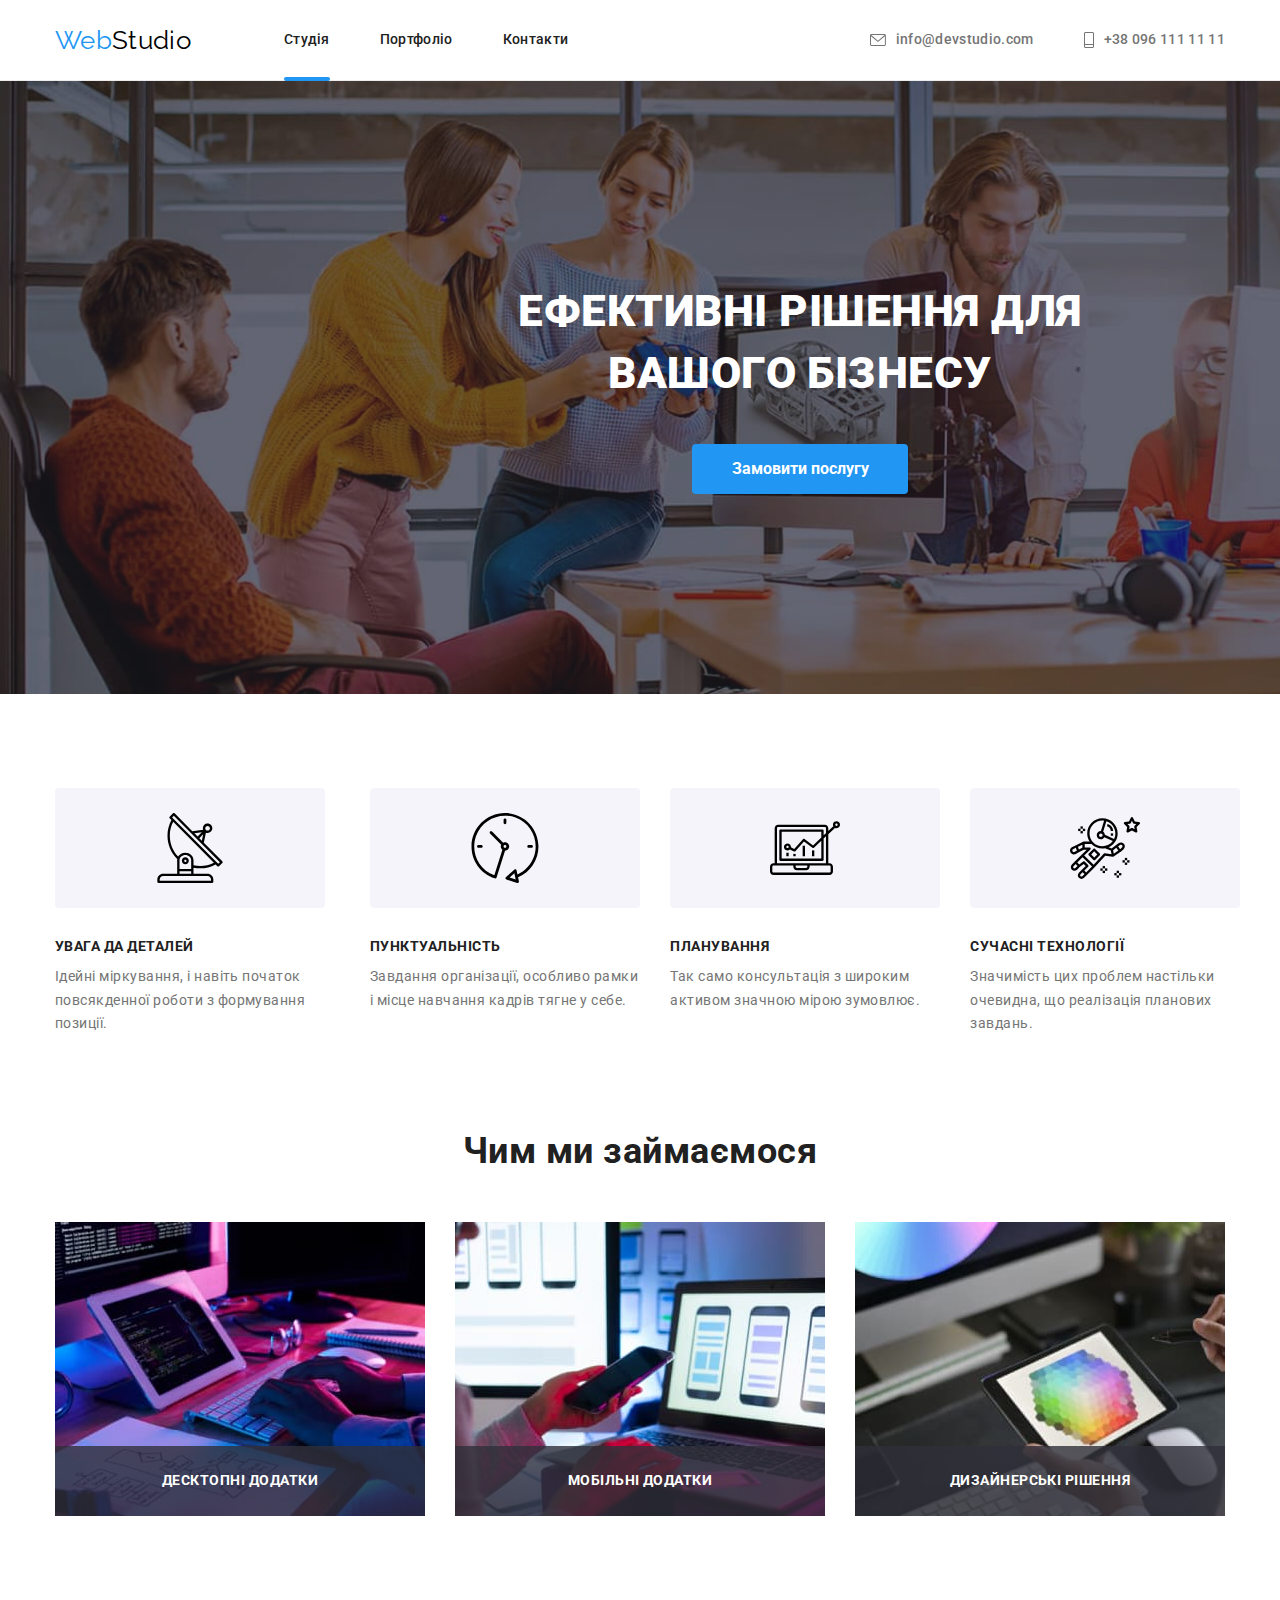
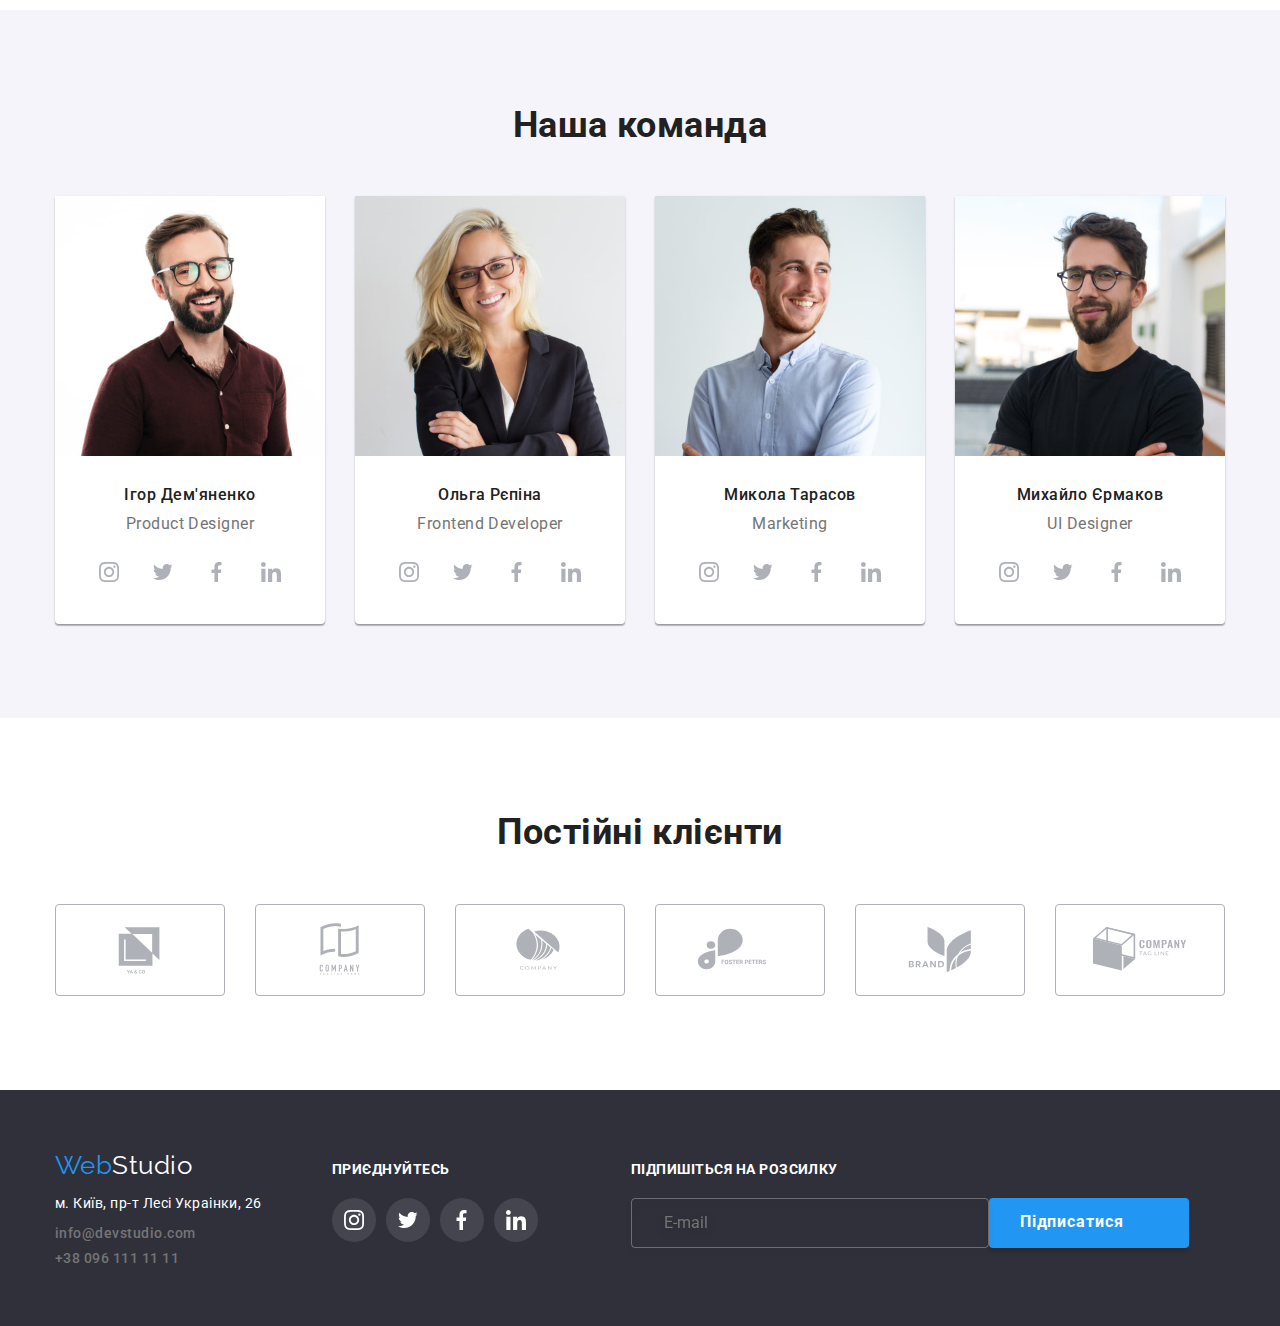
==== commit 20f91a3d: "final" ====
--- a/index.html
+++ b/index.html
@@ -367,6 +367,42 @@
               <use href="./images/symbol-defs.svg#icon-close">
             </svg>
           </button>
+          <p class="modal-title">Залиште свої дані, ми вам передзвонимо</p>
+          <form class="form">
+            <label  class="form-field">
+              <span class="word">Ім'я</span>
+              <input type="text" name="first-name" class="form-input">
+              <svg class="icon-man" width="12" height="12">
+                <use href="./images/symbol-defs.svg#icon-man">
+              </svg>
+            </label>
+            <label  class="form-field">
+              <span class="word">Телефон</span>
+              <input type="text" name="telephone" class="form-input">
+              <svg class="icon-tel" width="12" height="12">
+                <use href="./images/symbol-defs.svg#icon-tel">
+              </svg>
+            </label>
+            <label  class="form-field">
+              <span class="word">Пошта</span>
+              <input type="text" name="mail" class="form-input">
+              <svg class="icon-mailto" width="12" height="12">
+                <use href="./images/symbol-defs.svg#icon-mailto">
+              </svg>
+            </label>
+            <label  class="form-field form-textarea">
+              <span class="word">Коментар</span>
+              <textarea name="comment" class="comment-input" placeholder="Введіть текст"></textarea>
+            </label>
+            <label class="form-field form-checkbox">
+              <input type="checkbox" class="input-checkbox" name="policy">
+              <span class="icon-span"></span>
+              <p class="policy">Погоджуюся з розсилкою та приймаю <a href="#" class="form-link">Умови договору</a></p> 
+            </label>
+            <div class="modal-submit">
+              <button type="submit" class="btn-modal">Відправити</button>
+            </div>
+          </form>
         </div>
       </div> 
     </main>
@@ -425,6 +461,21 @@
             </li>
           </ul>
         </div>
+        <div class="mailing-list">
+          <p class="mailing-title">Підпишіться на розсилку</p>
+          <form class="form-mailing">
+            <label class="footerlable">
+              <input type="text" name="mailing" placeholder="E-mail" class="mailing">
+            </label>
+            <button type="submit" class="footer-btn">
+              Підписатися
+              <svg class="icon-send" width="24" height="24">
+                <use href="./images/symbol-defs.svg#icon-send">
+              </svg>
+            </button>
+            
+          </form>
+        </div>
       </div>
     </footer>
     <script src="./js/modal.js"></script> 
--- a/css/style.css
+++ b/css/style.css
@@ -190,7 +190,7 @@
   padding-bottom: 200px;
   background: linear-gradient(to right, rgba(47, 48, 58, 0.4), rgba(47, 48, 58, 0.4)),
     url(../images/hero.jpg);
-  width: 1600px;
+  width: 100%;
   background-size: cover;
 }
 .offer-conteiner {
@@ -465,10 +465,13 @@
   transform: translate(-50%, -50%) scale(1);
 
   transition: transform 250ms cubic-bezier(0.4, 0, 0.2, 1);
-
-  text-align: end;
+  padding: 40px;
 }
 .btn-close {
+  position: absolute;
+
+  top: 8px;
+  right: 8px;
   width: 30px;
   height: 30px;
 
@@ -476,9 +479,150 @@
 
   border: 1px solid rgba(0, 0, 0, 0.1);
   border-radius: 50%;
-
-  margin-top: 8px;
-  margin-right: 8px;
+  background-color: transparent;
+  color: var(--second-color);
+  transition: fill 250ms cubic-bezier(0.4, 0, 0.2, 1);
+}
+.btn-close:hover,
+.btn-close:focus {
+  fill: currentColor;
+}
+.modal-title {
+  text-align: center;
+  font-weight: 700;
+  font-size: 20px;
+  line-height: 1.15;
+  color: var(--main-color);
+  margin-bottom: 12px;
+}
+
+.form-field {
+  display: inline-block;
+  position: relative;
+  margin-bottom: 10px;
+  color: var(--second-color);
+}
+.word {
+  font-size: 12px;
+  line-height: 1.16;
+  color: var(--paragraph-color);
+  display: block;
+}
+.form-input {
+  display: block;
+  height: 40px;
+  width: 448px;
+  border: 1px solid rgba(33, 33, 33, 0.2);
+  border-radius: 4px;
+  padding-left: 42px;
+  margin-top: 4px;
+  transition: border-color 250ms cubic-bezier(0.4, 0, 0.2, 1),
+    outline 250ms cubic-bezier(0.4, 0, 0.2, 1);
+}
+.icon-man,
+.icon-mailto,
+.icon-tel {
+  position: absolute;
+  left: 15px;
+  top: 65%;
+  transform: translateY(-50%);
+
+  transition: fill 250ms cubic-bezier(0.4, 0, 0.2, 1);
+}
+.form-input:focus-within {
+  outline: none;
+  border-color: var(--second-color);
+}
+.form-input:focus-within + .icon-man,
+.form-input:focus-within + .icon-tel,
+.form-input:focus-within + .icon-mailto {
+  fill: currentColor;
+}
+.comment-input {
+  height: 120px;
+  width: 448px;
+
+  border: 1px solid rgba(33, 33, 33, 0.2);
+  border-radius: 4px;
+
+  resize: none;
+
+  padding: 12px 16px;
+  margin-top: 4px;
+
+  transition: border-color 250ms cubic-bezier(0.4, 0, 0.2, 1),
+    outline 250ms cubic-bezier(0.4, 0, 0.2, 1);
+}
+.form-textarea {
+  margin-bottom: 20px;
+}
+.comment-input::placeholder {
+  font-size: 12px;
+  line-height: 1.16;
+  letter-spacing: 0.01em;
+
+  color: rgba(117, 117, 117, 0.5);
+}
+.comment-input:focus-within {
+  outline: none;
+  border-color: var(--second-color);
+}
+.form-checkbox {
+  display: flex;
+  align-items: center;
+  justify-content: center;
+  position: relative;
+
+  margin-bottom: 30px;
+}
+.input-checkbox {
+  appearance: none;
+  position: absolute;
+}
+.icon-span {
+  width: 16px;
+  height: 15px;
+  background-image: url(../images/icon-frame.svg);
+}
+.policy {
+  font-size: 14px;
+  line-height: 1.7;
+  color: var(--paragraph-color);
+  margin-left: 9px;
+}
+.form-link {
+  color: var(--second-color);
+}
+.input-checkbox:checked + .icon-span {
+  background-image: url(../images/icon-check.svg);
+}
+.modal-submit {
+  display: flex;
+  align-items: center;
+  justify-content: center;
+}
+.btn-modal {
+  cursor: pointer;
+  text-align: center;
+
+  width: 200px;
+  height: 50px;
+
+  background: var(--second-color);
+  box-shadow: 0px 4px 4px rgba(0, 0, 0, 0.15);
+  border-radius: 4px;
+  border: 2px solid transparent;
+
+  font-weight: 700;
+  font-size: 16px;
+  line-height: 1.8;
+  letter-spacing: 0.06em;
+  color: var(--white-color);
+  transition: background-color 250ms cubic-bezier(0.4, 0, 0.2, 1);
+}
+.btn-modal:hover,
+.btn-modal:focus {
+  background-color: var(--bnt-hover-color);
 }
 /*Main end*/
 
@@ -568,6 +712,73 @@
 .footer-link:focus {
   background-color: var(--second-color);
 }
+.mailing-list {
+  margin-left: 93px;
+}
+.form-mailing {
+  display: flex;
+}
+.footer-lable {
+  margin-right: 12px;
+}
+.mailing {
+  border: 1px solid rgba(255, 255, 255, 0.3);
+  filter: drop-shadow(0px 4px 4px rgba(0, 0, 0, 0.15));
+  border-radius: 4px;
+
+  background-color: transparent;
+
+  width: 358px;
+  height: 50px;
+
+  padding-left: 16px;
+  color: var(--white-color);
+  transition: border-color 250ms cubic-bezier(0.4, 0, 0.2, 1),
+    outline 250ms cubic-bezier(0.4, 0, 0.2, 1);
+}
+.mailing::placeholder {
+  padding-left: 16px;
+}
+.mailing:focus-within {
+  outline: none;
+  border-color: var(--second-color);
+}
+.mailing-title {
+  font-weight: 700;
+  font-size: 14px;
+  line-height: 1.14;
+  text-transform: uppercase;
+
+  color: #ffffff;
+
+  margin-bottom: 20px;
+}
+.footer-btn {
+  cursor: pointer;
+
+  display: flex;
+  justify-content: center;
+  align-items: center;
+
+  width: 200px;
+  height: 50px;
+
+  background: var(--second-color);
+  box-shadow: 0px 4px 4px rgba(0, 0, 0, 0.15);
+  border-radius: 4px;
+  border: 2px solid transparent;
+
+  font-weight: 700;
+  font-size: 16px;
+  line-height: 1.8;
+  letter-spacing: 0.06em;
+  color: var(--white-color);
+}
+.icon-send {
+  fill: currentColor;
+  margin-left: 10px;
+}
+
 /* Footer end */
 
 /*Portfolio*/
@@ -640,6 +851,7 @@
 
 .overlay {
   position: relative;
+  overflow: hidden;
 }
 .overlay::before {
   content: '';
